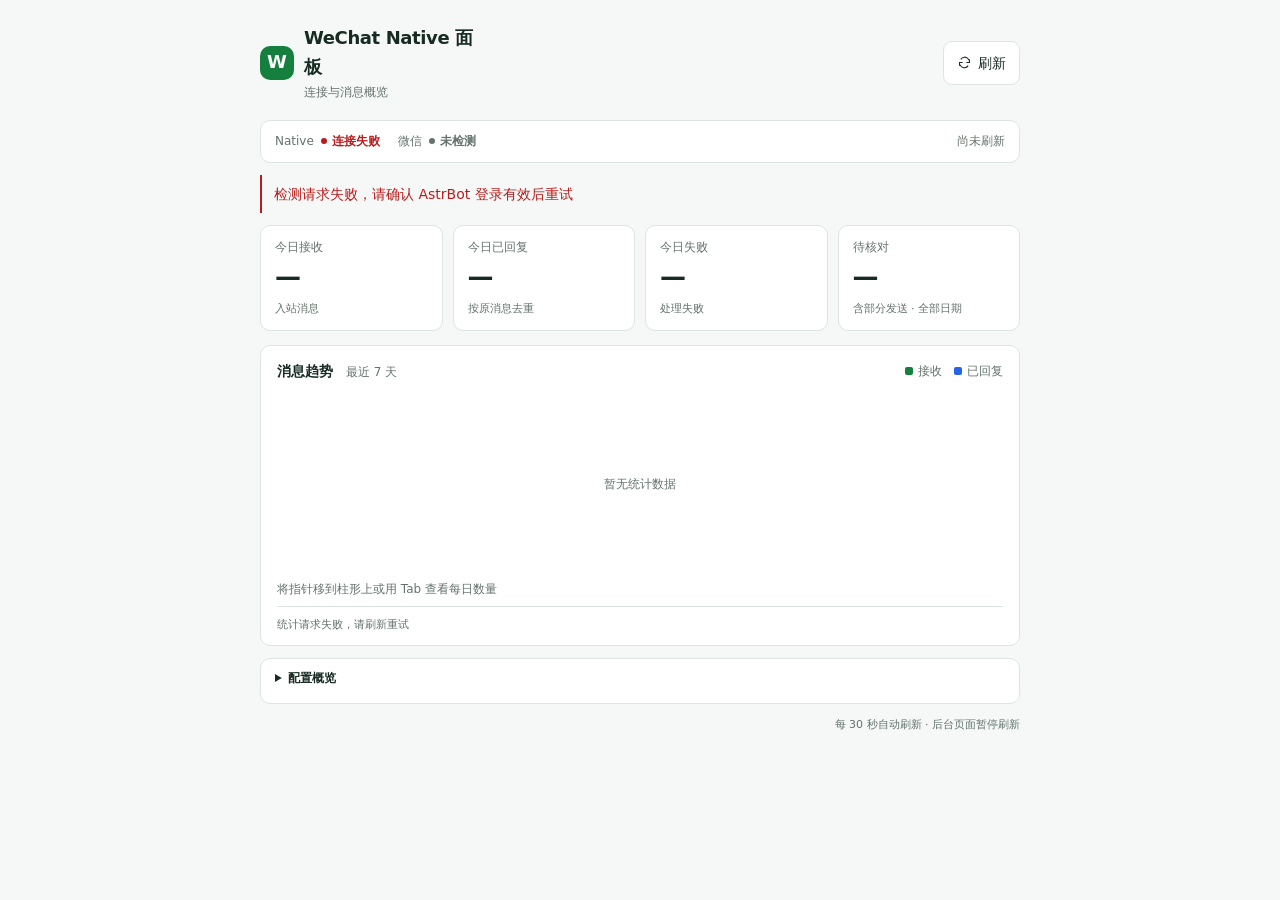
==== views/connection/index.html @ babd67ee "feat: Implement WeChat Native panel with persistent statistics and enhanced UI - Upgraded connection" ====
<!doctype html>
<html lang="zh-CN">
  <head>
    <meta charset="utf-8" />
    <meta name="viewport" content="width=device-width, initial-scale=1" />
    <title>WeChat Native 面板</title>
    <link rel="stylesheet" href="./style.css" />
  </head>
  <body>
    <main class="panel" aria-labelledby="title">
      <header>
        <div class="brand">
          <span class="mark" aria-hidden="true">W</span>
          <div>
            <h1 id="title">WeChat Native 面板</h1>
            <p class="subtitle">连接与消息概览</p>
          </div>
        </div>
        <button id="test-connection" type="button" disabled>
          <svg viewBox="0 0 24 24" width="15" height="15" fill="none" stroke="currentColor" stroke-width="1.7" aria-hidden="true"><path d="M20 7v5h-5M4 17v-5h5"/><path d="M6.1 7a7 7 0 0 1 11.5-1L20 9M4 15l2.4 3A7 7 0 0 0 17.9 17"/></svg>
          刷新
        </button>
      </header>
      <section class="connection" aria-label="连接状态">
        <div id="robot-picker" class="picker" hidden>
          <label for="robot-select">机器人</label>
          <select id="robot-select"></select>
        </div>
        <dl class="statuses">
          <div>
            <dt>Native</dt>
            <dd id="connection-status" data-state="unchecked" role="status" aria-live="polite">未检测</dd>
          </div>
          <div>
            <dt>微信</dt>
            <dd id="wechat-status">未检测</dd>
          </div>
        </dl>
        <time id="updated-at">尚未刷新</time>
      </section>
      <p id="failure-reason" class="notice error" role="alert" hidden></p>
      <dl class="metrics" aria-label="消息统计">
        <div class="metric">
          <dt>今日接收</dt>
          <dd id="today-received">—</dd>
          <span>入站消息</span>
        </div>
        <div class="metric">
          <dt>今日已回复</dt>
          <dd id="today-replied">—</dd>
          <span>按原消息去重</span>
        </div>
        <div class="metric">
          <dt>今日失败</dt>
          <dd id="today-failed">—</dd>
          <span>处理失败</span>
        </div>
        <div class="metric">
          <dt>待核对</dt>
          <dd id="pending-review">—</dd>
          <span>含部分发送 · 全部日期</span>
        </div>
      </dl>
      <section class="chart-card" aria-labelledby="chart-title">
        <div class="section-heading">
          <h2 id="chart-title">消息趋势 <span>最近 7 天</span></h2>
          <div class="legend" aria-label="图例">
            <span><i class="received" aria-hidden="true"></i>接收</span>
            <span><i class="replied" aria-hidden="true"></i>已回复</span>
          </div>
        </div>
        <div class="chart-wrap">
          <svg id="daily-chart" role="group" aria-label="最近七天接收与已回复消息柱形图" aria-describedby="chart-detail"></svg>
          <p id="chart-empty">暂无统计数据</p>
        </div>
        <p id="chart-detail" class="chart-detail" aria-live="polite">将指针移到柱形上或用 Tab 查看每日数量</p>
        <p id="panel-note" class="panel-note" role="status">统计加载中…</p>
      </section>
      <details class="config-card">
        <summary>配置概览</summary>
        <dl id="config-content"></dl>
      </details>
      <footer>每 30 秒自动刷新 · 后台页面暂停刷新</footer>
    </main>
    <script type="module" src="./app.js"></script>
  </body>
</html>
---- views/connection/style.css ----
:root {
  color-scheme: light;
  --page: #f6f8f7;
  --card: #fff;
  --soft: #f8faf9;
  --text: #172b23;
  --muted: #64736c;
  --border: #dce5df;
  --green: #15803d;
  --blue: #2563eb;
  --red: #b91c1c;
}
:root[data-theme="dark"] {
  color-scheme: dark;
  --page: #141b17;
  --card: #1d2721;
  --soft: #202d25;
  --text: #edf4ef;
  --muted: #a1b1a7;
  --border: #34483b;
  --green: #86efac;
  --blue: #93c5fd;
  --red: #fca5a5;
}
* { box-sizing: border-box; }
[hidden] { display: none !important; }
body {
  margin: 0;
  padding: 24px 16px;
  background: var(--page);
  color: var(--text);
  font: 14px/1.6 system-ui, -apple-system, "Segoe UI", sans-serif;
}
.panel { width: 100%; max-width: 760px; margin: 0 auto; }
header, .brand, .section-heading, .statuses, .statuses > div, .legend, .legend > span {
  display: flex;
  align-items: center;
}
header { justify-content: space-between; gap: 12px; margin-bottom: 18px; }
.brand { min-width: 0; gap: 10px; }
h1 { margin: 0; font-size: 18px; font-weight: 650; letter-spacing: -.4px; }
.subtitle { margin: 1px 0 0; font-size: 12px; color: var(--muted); }
.mark {
  display: grid;
  place-items: center;
  flex: 0 0 34px;
  height: 34px;
  border-radius: 10px;
  background: var(--green);
  color: var(--card);
  font-size: 18px;
  font-weight: 700;
}
button {
  display: inline-flex;
  justify-content: center;
  align-items: center;
  flex-shrink: 0;
  gap: 6px;
  min-height: 44px;
  padding: 0 13px;
  border: 1px solid var(--border);
  border-radius: 9px;
  background: var(--card);
  color: var(--text);
  font: inherit;
  cursor: pointer;
}
button:hover:enabled { background: var(--soft); border-color: var(--green); }
button:disabled { cursor: wait; opacity: .55; }
button:focus-visible, select:focus-visible, summary:focus-visible, [data-day]:focus-visible {
  outline: 2px solid var(--blue);
  outline-offset: 3px;
}
.connection {
  display: flex;
  align-items: center;
  flex-wrap: wrap;
  gap: 10px 18px;
  padding: 11px 14px;
  margin-bottom: 12px;
  background: var(--card);
  border: 1px solid var(--border);
  border-radius: 10px;
}
.picker { display: flex; align-items: center; gap: 8px; min-width: 0; max-width: 100%; }
label, dt { color: var(--muted); }
select {
  min-width: 0;
  max-width: 180px;
  min-height: 44px;
  padding: 4px 8px;
  border: 1px solid var(--border);
  border-radius: 6px;
  background: var(--card);
  color: var(--text);
  font: inherit;
}
dl { margin: 0; }
dd { margin: 0; }
.statuses { flex-wrap: wrap; gap: 8px 18px; font-size: 12px; }
.statuses > div { gap: 7px; }
.statuses dd { font-weight: 600; white-space: nowrap; }
.statuses dd::before {
  content: "";
  display: inline-block;
  width: 6px;
  height: 6px;
  margin-right: 5px;
  vertical-align: 1px;
  border-radius: 50%;
  background: currentColor;
}
#connection-status[data-state="unchecked"], #wechat-status { color: var(--muted); }
#connection-status[data-state="checking"] { color: var(--blue); }
#connection-status[data-state="connected"], #wechat-status[data-state="online"] { color: var(--green); }
#connection-status[data-state="failed"], #wechat-status[data-state="offline"] { color: var(--red); }
#updated-at { margin-left: auto; font-size: 12px; color: var(--muted); }
.notice { margin: 0 0 12px; padding: 8px 12px; border-left: 2px solid; overflow-wrap: anywhere; }
.error { color: var(--red); }
.metrics { display: grid; grid-template-columns: repeat(4, minmax(0, 1fr)); gap: 10px; margin-bottom: 14px; }
.metric { padding: 12px 14px; border: 1px solid var(--border); border-radius: 10px; background: var(--card); }
.metric dt { font-size: 12px; }
.metric dd { margin: 4px 0 3px; font-size: 26px; font-weight: 650; line-height: 1.2; font-variant-numeric: tabular-nums; }
.metric > span { color: var(--muted); font-size: 11px; }
.chart-card, .config-card { border: 1px solid var(--border); border-radius: 10px; background: var(--card); }
.chart-card { padding: 14px 16px 12px; }
.section-heading { justify-content: space-between; flex-wrap: wrap; gap: 6px 12px; }
h2 { margin: 0; font-size: 14px; font-weight: 600; }
h2 > span { margin-left: 8px; color: var(--muted); font-size: 12px; font-weight: 400; }
.legend { gap: 12px; font-size: 12px; color: var(--muted); }
.legend > span { gap: 5px; }
.legend i { width: 8px; height: 8px; border-radius: 2px; }
.received { fill: var(--green); background: var(--green); }
.replied { fill: var(--blue); background: var(--blue); }
.chart-wrap { position: relative; margin-top: 12px; height: 180px; }
#daily-chart { display: block; width: 100%; height: 180px; overflow: visible; }
#daily-chart text { fill: var(--muted); font: 11px system-ui, sans-serif; }
.grid-line { stroke: var(--border); stroke-dasharray: 3 4; }
[data-day] { cursor: default; border-radius: 4px; }
.day-hit { fill: transparent; }
[data-day]:hover .day-hit, [data-day]:focus .day-hit { fill: var(--soft); }
#chart-empty { position: absolute; inset: 0; display: grid; place-items: center; margin: 0; color: var(--muted); font-size: 12px; pointer-events: none; }
.chart-detail { min-height: 20px; margin: 5px 0 0; color: var(--muted); font-size: 12px; font-variant-numeric: tabular-nums; overflow-wrap: anywhere; }
.panel-note { margin: 6px 0 0; padding-top: 9px; border-top: 1px solid var(--border); font-size: 11px; color: var(--muted); }
.config-card { margin-top: 12px; }
summary { min-height: 44px; padding: 10px 14px; cursor: pointer; font-size: 12px; font-weight: 600; }
#config-content { display: grid; grid-template-columns: repeat(2, minmax(0, 1fr)); gap: 8px 24px; padding: 0 14px 14px; font-size: 12px; }
#config-content > div { display: flex; flex-wrap: wrap; justify-content: space-between; gap: 4px 12px; }
footer { margin-top: 12px; text-align: right; font-size: 11px; color: var(--muted); }
@media (max-width: 520px) {
  body { padding: 16px 12px; }
  .metrics { grid-template-columns: repeat(2, minmax(0, 1fr)); gap: 8px; }
  .metric { padding: 11px 12px; }
  .chart-card { padding: 12px; }
  .connection { gap: 8px 14px; padding: 10px 12px; }
  #updated-at { margin-left: 0; }
  #config-content { grid-template-columns: 1fr; }
}
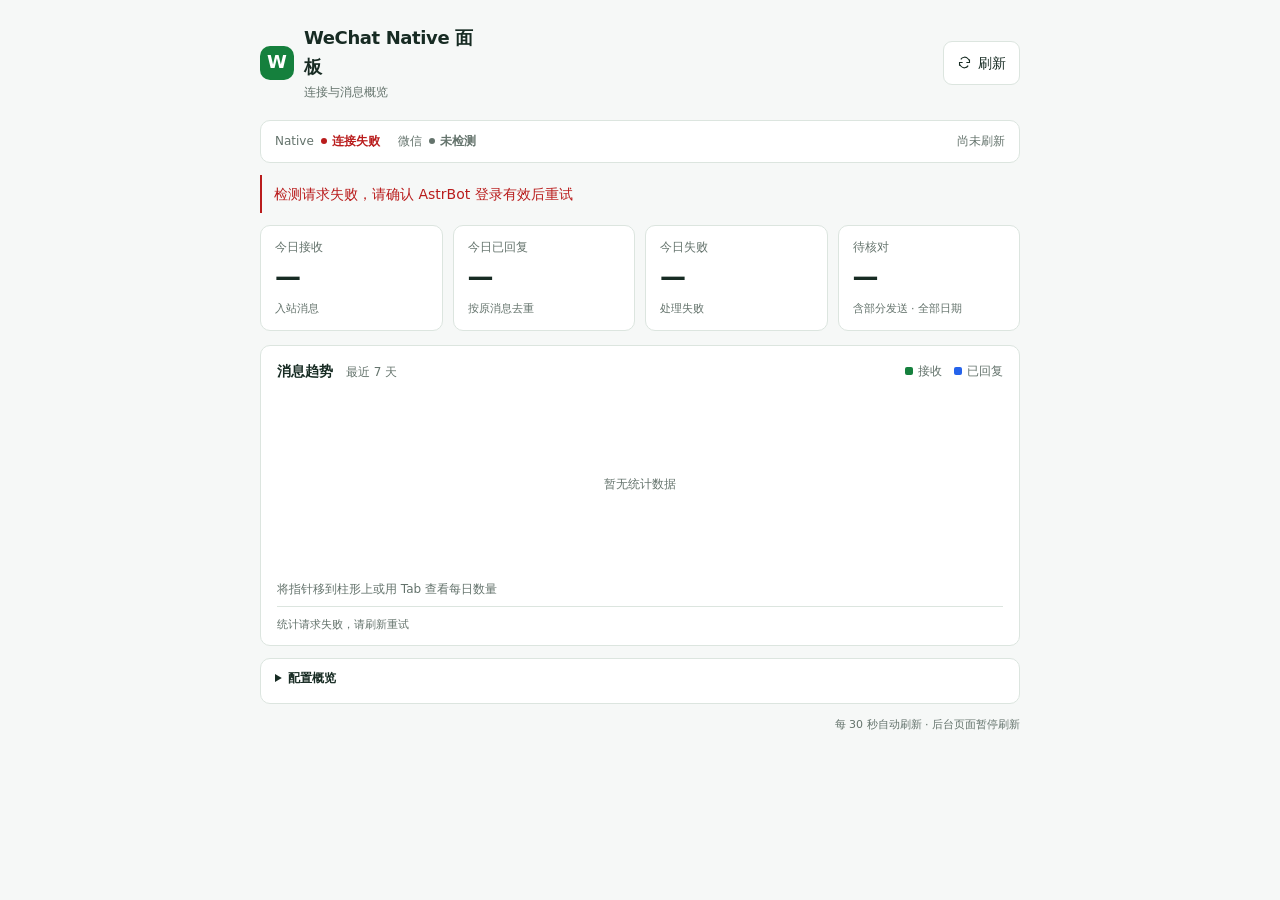
==== commit 143ca7f8: "feat: add Native v2.3.0 QR login and connection alerts" ====
--- a/views/connection/index.html
+++ b/views/connection/index.html
@@ -39,6 +39,14 @@
         <time id="updated-at">尚未刷新</time>
       </section>
       <p id="failure-reason" class="notice error" role="alert" hidden></p>
+      <section id="login-panel" class="login-card" aria-labelledby="login-title" hidden>
+        <div>
+          <h2 id="login-title">微信扫码登录</h2>
+          <p id="login-status" role="status" aria-live="polite">正在准备登录…</p>
+          <button id="login-retry" type="button" hidden>重新获取二维码</button>
+        </div>
+        <img id="login-qr" alt="请使用手机微信扫描此登录二维码" width="220" height="220" hidden />
+      </section>
       <dl class="metrics" aria-label="消息统计">
         <div class="metric">
           <dt>今日接收</dt>
--- a/views/connection/style.css
+++ b/views/connection/style.css
@@ -24,6 +24,29 @@
 }
 * { box-sizing: border-box; }
 [hidden] { display: none !important; }
+.login-card {
+  display: flex;
+  flex-wrap: wrap;
+  align-items: center;
+  justify-content: space-between;
+  gap: 16px;
+  margin: 14px 0;
+  padding: 18px;
+  border: 1px solid var(--border);
+  border-radius: 12px;
+  background: var(--card);
+}
+.login-card > div { flex: 1 1 200px; }
+.login-card h2 { margin: 0; font-size: 16px; }
+.login-card p { color: var(--muted); }
+.login-card img {
+  display: block;
+  max-width: 100%;
+  height: auto;
+  padding: 10px;
+  background: white;
+  border-radius: 8px;
+}
 body {
   margin: 0;
   padding: 24px 16px;
